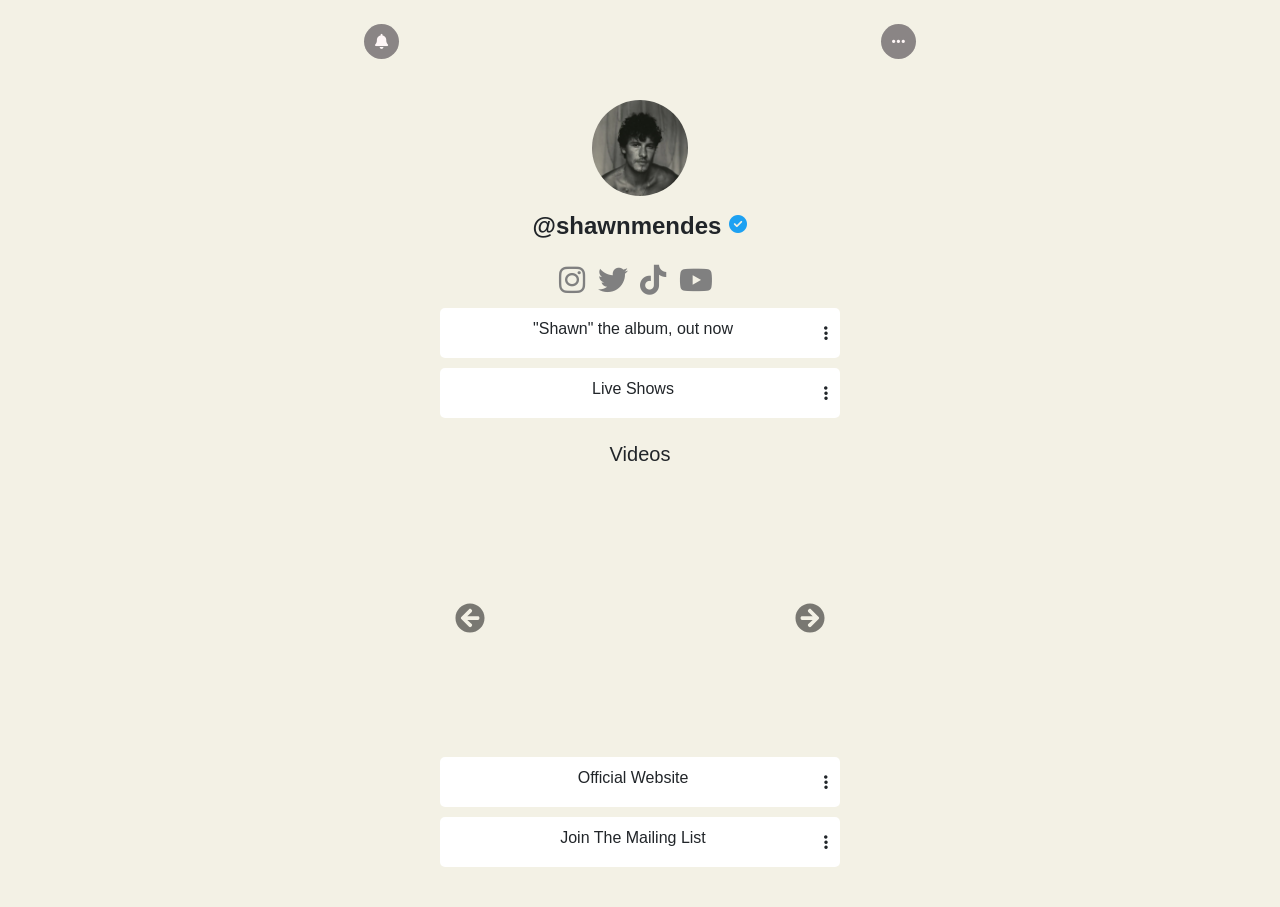
==== tugaslebaran.html @ 08359119 "tugas ;ibur" ====
<!DOCTYPE html>
<html lang="en">
<head>
    <meta charset="UTF-8">
    <meta name="viewport" content="width=device-width, initial-scale=1">
    <title>Linktree KW</title>
    <link rel="stylesheet" href="https://cdn.jsdelivr.net/npm/bootstrap@4.6.2/dist/css/bootstrap.min.css">
    <script src="https://cdn.jsdelivr.net/npm/jquery@3.7.1/dist/jquery.slim.min.js"></script>
    <script src="https://cdn.jsdelivr.net/npm/popper.js@1.16.1/dist/umd/popper.min.js"></script>
    <script src="https://cdn.jsdelivr.net/npm/bootstrap@4.6.2/dist/js/bootstrap.bundle.min.js"></script>
    <link rel="stylesheet" href="https://cdnjs.cloudflare.com/ajax/libs/font-awesome/6.2.0/css/all.min.css">
    <link rel="stylesheet" href="./tugaslebaran.css">
</head>
<body>
    <nav class="topbar d-flex justify-content-between p-4">
        <div class="d-flex mr-auto">
            <button class="btn btn-fade circle-btn">
                <i class="fas fa-bell"></i>
            </button>
        </div>

        <div class="d-flex ml-auto">
            <button class="btn btn-fade circle-btn">
                <i class="fas fa-ellipsis-h"></i>
            </button>
        </div>
    </nav>
    <div class="d-flex container content-container">
        <div class="profile">
            <div class="row align-items-center">
                <div class="col text-center">
                    <img src="./sh.webp" alt="Profile" class="profile-img rounded-pill">
                    <div class="d-flex justify-content-center align-items-center">
                        <h4 class="profile-name mb-0"><b>@shawnmendes</b></h4>
                        <span class="verified-badge ml-2">
                            <i class="fas fa-check-circle" style="color: #1DA1F2; font-size: 18px;"></i>
                        </span>    
                    </div>
                </div>
            </div>
            <div class="social-icons mt-4">
                <a href="https://www.instagram.com/shawnmendes/" class="social-icon"><i class="fab fa-instagram mr-2"></i></a>
                <a href="https://x.com/shawnmendes" class="social-icon"><i class="fab fa-twitter mr-2"></i></a>
                <a href="https://www.tiktok.com/@shawnmendes" class="social-icon"><i class="fab fa-tiktok mr-2"></i></a>
                <a href="https://www.youtube.com/shawnmendes" class="social-icon"><i class="fab fa-youtube mr-2"></i></a>
            </div>
            <div class="text-start">
                <div class="shawn-card">
                    <h6 class="giga">"Shawn" the album, out now</h6>
                    <i class="fas fa-ellipsis-v"></i>
                </div>
                <div class="shawn-card">
                    <h6 class="giga">Live Shows</h6>
                    <i class="fas fa-ellipsis-v"></i>
                </div>
                <h5 class="mt-4">Videos</h5>
                <div id="carouselExample" class="carousel slide mt-4">
                    <div class="carousel-inner">
                        <div class="carousel-item active">
                            <iframe width="400" height="250" src="https://www.youtube.com/embed/r7__5jmJ-tA?si=moSeHkdIARTDt-QE" title="YouTube video player" frameborder="0" allow="accelerometer; autoplay; clipboard-write; encrypted-media; gyroscope; picture-in-picture; web-share" allowfullscreen></iframe>
                        </div>
                        <div class="carousel-item">
                            <iframe width="400" height="250" src="https://www.youtube.com/embed/dT2owtxkU8k?si=ETRpWAFIGKlGhV6F" title="YouTube video player" frameborder="0" allow="accelerometer; autoplay; clipboard-write; encrypted-media; gyroscope; picture-in-picture; web-share" allowfullscreen></iframe>
                        </div>
                        <div class="carousel-item">
                            <iframe width="400" height="250" src="https://www.youtube.com/embed/-W5jq_bTQ_8?si=TS5BjAaQWQ5efONU" title="YouTube video player" frameborder="0" allow="accelerometer; autoplay; clipboard-write; encrypted-media; gyroscope; picture-in-picture; web-share" allowfullscreen></iframe>
                        </div>
                    </div>
                    <a class="carousel-control-prev" href="#carouselExample" role="button" data-slide="prev">
                        <img src="./arrow-circle-left.svg" width="30" height="30" alt="Previous">
                        <span class="sr-only">Previous</span>
                    </a>
                    <a class="carousel-control-next" href="#carouselExample" role="button" data-slide="next">
                        <img src="./arrow-circle-right.svg" width="30" height="30" alt="Next">
                    </a>
                </div>
                <div class="shawn-card">
                    <h6 class="giga">Official Website</h6>
                    <i class="fas fa-ellipsis-v"></i>
                </div>
                <div class="shawn-card">
                    <h6 class="giga">Join The Mailing List</a></h6>
                    <i class="fas fa-ellipsis-v"></i>
                </div>
            </div>
        </div>
    </div>
</body>
</html>
---- tugaslebaran.css ----
body {
    min-height: 100vh;
    display: flex;
    justify-content: center;
    margin: 0;
    background-color: #f3f1e5;
}
.topbar {
    width: 100%;
    max-width: 600px; 
    border-radius: 8px;
    position: fixed;
}
.btn-fade {
    width: 100%;
    height: 100%;
    background-color: #f3f1e5;
    color: white;
    border: none;
    border-radius: 0;
    cursor: pointer;
    transition: opacity 0.3s ease; 
    overflow: hidden; 
    display: flex;
    object-fit: cover;
}
.btn-fade:hover {
    opacity: 0.7; 
}
.btn-fade i{
    color: rgb(255, 247, 247);
    font-size: 15px;
    width: 18px;
}
.fa-ellipsis-h{
    background: none;
    font-size: 10px;
    width: 20px;
}
.circle-btn {
    width: 35px;
    height: 35px;
    border-radius: 50%; 
    background-color: rgb(138, 133, 133);
    display: flex;
    align-items: center;
    justify-content: center;
}
.content-container {
    max-width: 680px;
    margin: 0 auto;
    padding-top: 100px;
    padding-bottom: 40px;
}
.profile{
    text-align: center;
    margin-left: auto;
    margin-right: auto;
}
.profile-img {
    width: 96px;
    height: 96px;
    border-radius: 50%;
    object-fit: cover;
    margin-bottom: 16px;
    justify-content: center;
}
.iop{
    width: 20px;
    height: 20px;
}
.social-icons .social-icon i {
    font-size: 30px; 
    color: gray;
}
.shawn-card {
    background-color: white;
    text-align: center;
    margin-top: 10px;
    width: 400px;
    height: 50px;
    cursor: pointer;
    border-radius: 5px;
    border: 2px solid transparent;
    transition: opacity 0.3s ease; 
    overflow: hidden; 
    display: flex;
    align-items: center; 
    justify-content: center; 
    object-fit: cover;
}

.shawn-card:hover {
    background-color: transparent;
    transform: translateY(-3px);
    box-shadow: 0 5px 10px rgba(0,0,0,0.2);
    border: 2px solid #ffffff;
}
.card-header{
    background-color: white;
}
.card-header i {
    color: black;
    background-color: white;
    padding-right: px; /* Adds space between the icon and the heading */
}
.shawn-card i{
    margin-left: auto;
    margin-right: 10px;
}
.giga{
    width: 100%;
}
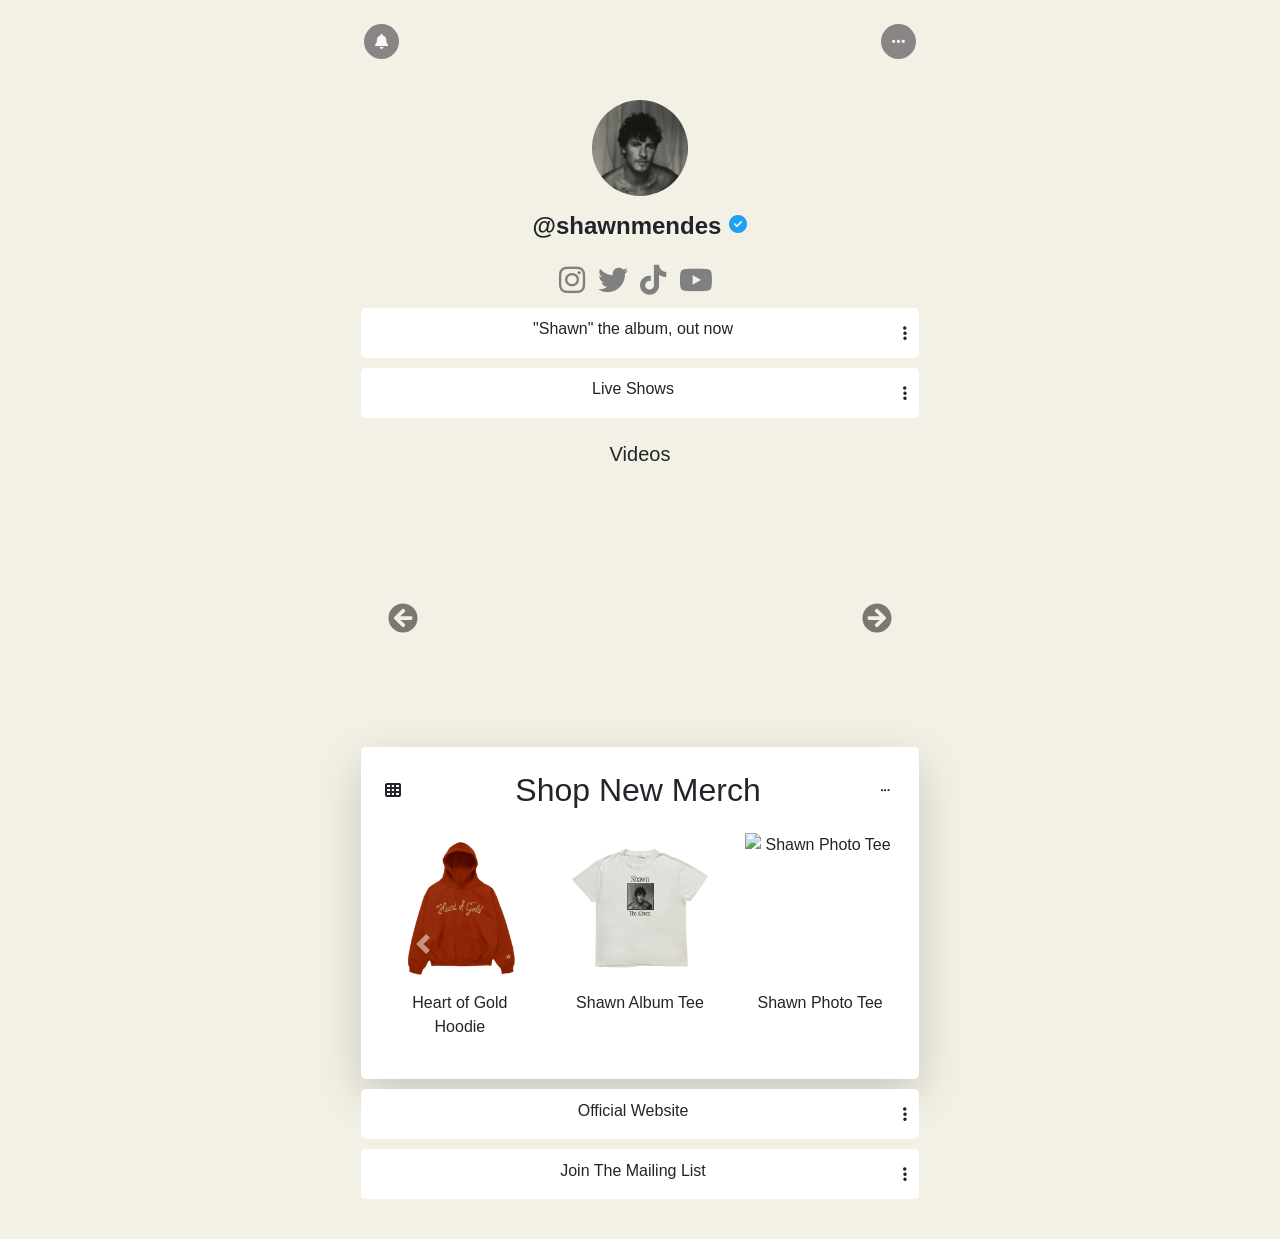
==== commit a1ebafd4: "Perubahan Terakhir tugas Linktree shawnmendes" ====
--- a/tugaslebaran.html
+++ b/tugaslebaran.html
@@ -57,13 +57,13 @@
                 <div id="carouselExample" class="carousel slide mt-4">
                     <div class="carousel-inner">
                         <div class="carousel-item active">
-                            <iframe width="400" height="250" src="https://www.youtube.com/embed/r7__5jmJ-tA?si=moSeHkdIARTDt-QE" title="YouTube video player" frameborder="0" allow="accelerometer; autoplay; clipboard-write; encrypted-media; gyroscope; picture-in-picture; web-share" allowfullscreen></iframe>
+                            <iframe width="500" height="250" src="https://www.youtube.com/embed/r7__5jmJ-tA?si=moSeHkdIARTDt-QE" title="YouTube video player" frameborder="0" allow="accelerometer; autoplay; clipboard-write; encrypted-media; gyroscope; picture-in-picture; web-share" allowfullscreen></iframe>
                         </div>
                         <div class="carousel-item">
-                            <iframe width="400" height="250" src="https://www.youtube.com/embed/dT2owtxkU8k?si=ETRpWAFIGKlGhV6F" title="YouTube video player" frameborder="0" allow="accelerometer; autoplay; clipboard-write; encrypted-media; gyroscope; picture-in-picture; web-share" allowfullscreen></iframe>
+                            <iframe width="500" height="250" src="https://www.youtube.com/embed/dT2owtxkU8k?si=ETRpWAFIGKlGhV6F" title="YouTube video player" frameborder="0" allow="accelerometer; autoplay; clipboard-write; encrypted-media; gyroscope; picture-in-picture; web-share" allowfullscreen></iframe>
                         </div>
                         <div class="carousel-item">
-                            <iframe width="400" height="250" src="https://www.youtube.com/embed/-W5jq_bTQ_8?si=TS5BjAaQWQ5efONU" title="YouTube video player" frameborder="0" allow="accelerometer; autoplay; clipboard-write; encrypted-media; gyroscope; picture-in-picture; web-share" allowfullscreen></iframe>
+                            <iframe width="500" height="250" src="https://www.youtube.com/embed/-W5jq_bTQ_8?si=TS5BjAaQWQ5efONU" title="YouTube video player" frameborder="0" allow="accelerometer; autoplay; clipboard-write; encrypted-media; gyroscope; picture-in-picture; web-share" allowfullscreen></iframe>
                         </div>
                     </div>
                     <a class="carousel-control-prev" href="#carouselExample" role="button" data-slide="prev">
@@ -74,6 +74,73 @@
                         <img src="./arrow-circle-right.svg" width="30" height="30" alt="Next">
                     </a>
                 </div>
+                <div class="bg-white p-4 rounded-lg shadow-lg w-100" style="max-width: 800px;">
+                    <div class="d-flex justify-content-between align-items-center mb-4">
+                        <i class="fas fa-th"></i>
+                        <h2 class="text-center mb-0">
+                            Shop New Merch
+                        </h2>
+                        <i class="fas fa-ellipsis-h"></i>
+                    </div>
+                    <div id="carouselExampleControls" class="carousel slide" data-ride="carousel">
+                        <div class="carousel-inner">
+                            <div class="carousel-item active">
+                                <div class="row">
+                                    <div class="col text-center">
+                                        <img alt="Heart of Gold Hoodie" class="d-block mx-auto" height="150" src="./HOG_sweatshirt.webp" width="150"/>
+                                        <p class="mt-2">Heart of Gold Hoodie</p>
+                                    </div>
+                                    <div class="col text-center">
+                                        <img alt="Shawn Album Tee" class="d-block mx-auto" height="150" src="./Shawn_Album_Tee.webp" width="150"/>
+                                        <p class="mt-2">
+                                        Shawn Album Tee
+                                        </p>
+                                    </div>
+                                    <div class="col text-center">
+                                        <img alt="Shawn Photo Tee" class="d-block mx-auto" height="150" src="http://shop.shawnmendesofficial.com/cdn/shop/files/ShawnPhotoTee.png?v=1732054695" width="150"/>
+                                        <p class="mt-2">
+                                        Shawn Photo Tee
+                                        </p>
+                                    </div>
+                                </div>
+                            </div>
+                            <div class="carousel-item">
+                                <div class="row">
+                                    <div class="col text-center">
+                                        <img alt="Heart of Gold Hoodie" class="d-block mx-auto" height="150" src="./HOG_sweatshirt.webp" width="150"/>
+                                        <p class="mt-2">Heart of Gold Hoodie</p>
+                                    </div>
+                                    <div class="col text-center">
+                                        <img alt="Shawn Album Tee" class="d-block mx-auto" height="150" src="./Shawn_Album_Tee.webp" width="150"/>
+                                        <p class="mt-2">
+                                        Shawn Album Tee
+                                        </p>
+                                    </div>
+                                    <div class="col text-center">
+                                        <img alt="Shawn Photo Tee" class="d-block mx-auto" height="150" src="http://shop.shawnmendesofficial.com/cdn/shop/files/ShawnPhotoTee.png?v=1732054695" width="150"/>
+                                        <p class="mt-2">
+                                        Shawn Photo Tee
+                                        </p>
+                                    </div>
+                                </div>
+                            </div>
+                        </div>
+                     <a class="carousel-control-prev" href="#carouselExampleControls" role="button" data-slide="prev">
+                      <span aria-hidden="true" class="carousel-control-prev-icon">
+                      </span>
+                      <span class="sr-only">
+                       Previous
+                      </span>
+                     </a>
+                     <a class="carousel-control-next" href="#carouselExampleControls" role="button" data-slide="next">
+                      <span aria-hidden="true" class="carousel-control-next-icon">
+                      </span>
+                      <span class="sr-only">
+                       Next
+                      </span>
+                     </a>
+                    </div>
+                   </div>
                 <div class="shawn-card">
                     <h6 class="giga">Official Website</h6>
                     <i class="fas fa-ellipsis-v"></i>
--- a/tugaslebaran.css
+++ b/tugaslebaran.css
@@ -77,7 +77,7 @@
     background-color: white;
     text-align: center;
     margin-top: 10px;
-    width: 400px;
+    width: 100%;
     height: 50px;
     cursor: pointer;
     border-radius: 5px;
